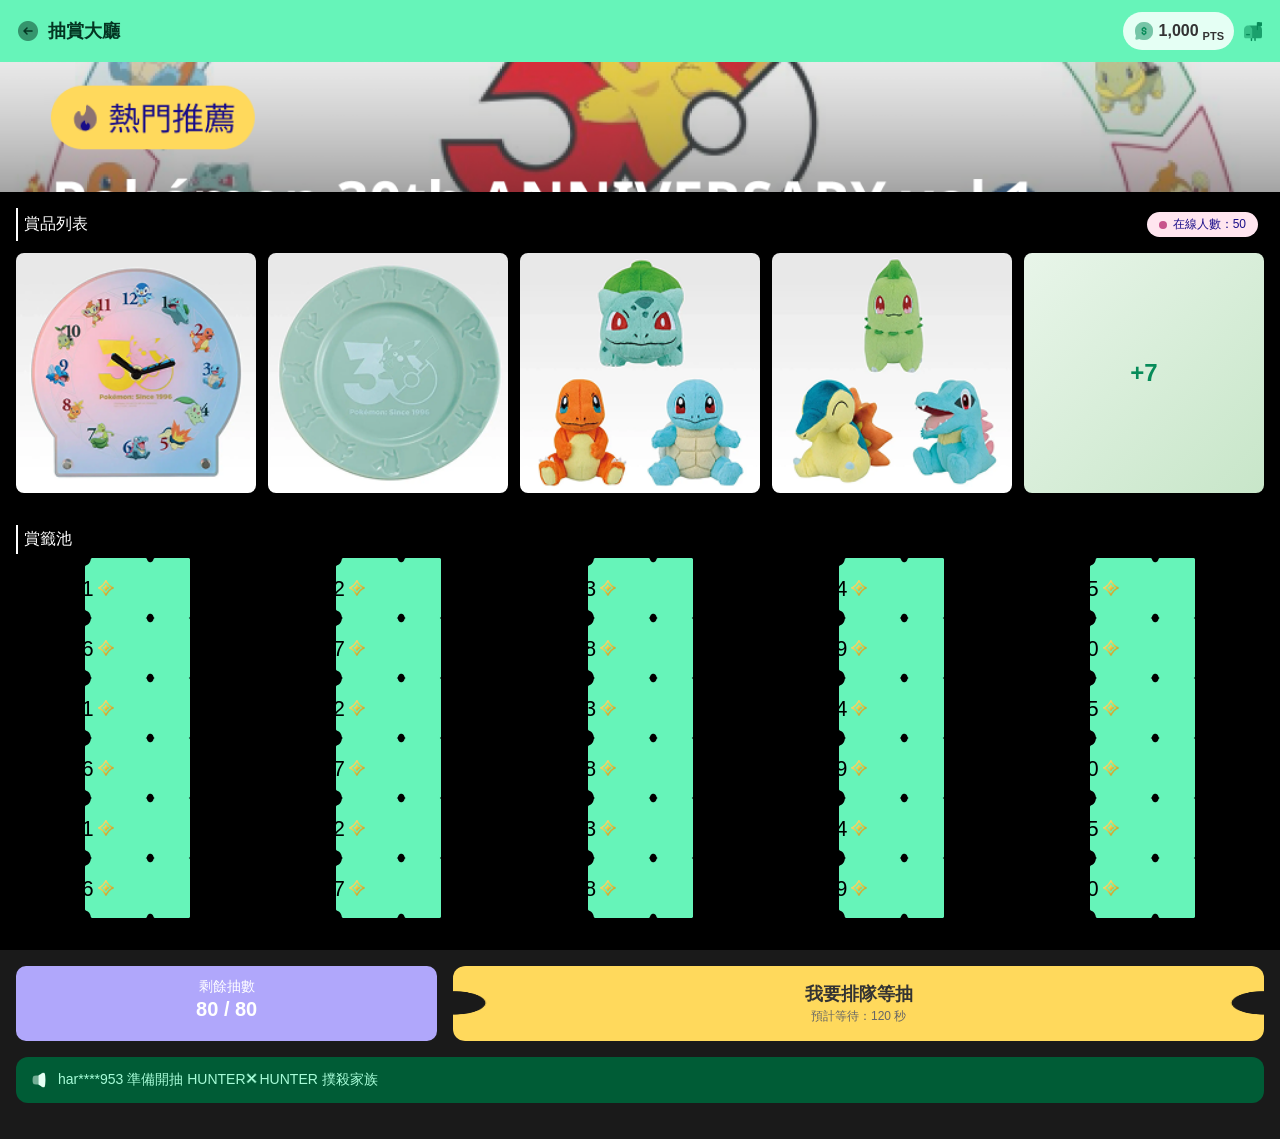
==== index.html @ c77ff748 "Rename to index.html for GitHub Pages" ====
<!doctype html>
<html lang="zh-TW">
  <head>
    <meta charset="UTF-8" />
    <meta name="viewport" content="width=device-width, initial-scale=1.0" />
    <title>Pokémon 30th ANNIVERSARY - 抽賞大廳</title>
    <style>
      * {
        margin: 0;
        padding: 0;
        box-sizing: border-box;
      }

      body {
        font-family:
          -apple-system, BlinkMacSystemFont, "Segoe UI", "Helvetica Neue",
          sans-serif;
        background-color: #1a1a1a;
        color: #fff;
      }

      .status-bar {
        background-color: #f5f5f5;
        color: #000;
        padding: 8px 16px;
        display: flex;
        justify-content: space-between;
        align-items: center;
        font-size: 14px;
        font-weight: 600;
      }

      .status-left {
        font-weight: bold;
      }

      .status-right {
        display: flex;
        gap: 4px;
        align-items: center;
      }

      .status-icons {
        display: flex;
        gap: 2px;
        font-size: 12px;
      }

      .header {
        background: #66f4b9;
        padding: 12px 16px;
        display: flex;
        justify-content: space-between;
        align-items: center;
      }

      .header-left {
        display: flex;
        align-items: center;
        gap: 8px;
        font-size: 18px;
        font-weight: bold;
        color: #043522;
      }

      .header-back {
        cursor: pointer;
        font-size: 24px;
        width: 24px;
        height: 24px;
      }

      .header-right {
        font-weight: bold;
        color: #333;
        display: flex;
        align-items: center;
        gap: 8px;
      }
      .header-right-pointes {
        background-color: #e5fff4;
        border-radius: 20px;
        padding: 8px 10px;
        display: flex;
        gap: 4px;
        align-items: center;
      }

      .header-right img {
        width: 22px;
        height: 22px;
      }

      .header-right span {
        font-size: 11px;
        align-self: flex-end;
      }

      .container {
        max-width: 100%;
        padding: 0;
      }

      .banner-section {
        background: url("images/banner.png") center/cover no-repeat;
        padding: 16px;
        text-align: center;
        width: 100%;
        height: 130px;
      }

      .banner-title {
        font-size: 24px;
        font-weight: bold;
        margin-bottom: 8px;
        color: #fff;
      }

      .banner-subtitle {
        font-size: 12px;
        color: #999;
      }

      .hot-label {
        display: inline-block;
        background-color: #ffc107;
        color: #000;
        padding: 2px 8px;
        border-radius: 4px;
        font-size: 10px;
        font-weight: bold;
        margin-bottom: 12px;
      }

      .prize-list-section {
        background-color: #000;
        padding: 16px;
      }

      .section-title {
        font-size: 16px;
        margin-bottom: 12px;
        display: flex;
        justify-content: space-between;
        align-items: center;
        border-left: 2px solid #fff;
        padding: 4px 6px;
      }

      .prize-count {
        background-color: #ffe5ef;
        padding: 4px 12px;
        border-radius: 20px;
        font-size: 12px;
        color: #180c88;
        display: flex;
        align-items: center;
        gap: 6px;
      }

      .prize-count::before {
        content: "";
        width: 8px;
        height: 8px;
        background-color: #c8548c;
        border-radius: 50%;
        display: inline-block;
      }

      .prize-items {
        display: flex;
        gap: 12px;
        overflow-x: auto;
      }

      .prize-item {
        width: calc(20% - 9.6px);
        aspect-ratio: 1/1;
        background: linear-gradient(135deg, #e8f5e9 0%, #c8e6c9 100%);
        border-radius: 8px;
        display: flex;
        align-items: center;
        justify-content: center;
        font-size: 40px;
        flex-shrink: 0;
        cursor: pointer;
        transition: transform 0.2s;
        overflow: hidden;
      }
      .prize-item img {
        width: 100%;
      }

      .prize-item:hover {
        transform: scale(1.05);
      }

      .prize-item:last-child {
        background-color: #e8f5e9;
        color: #078b59;
        font-size: 24px;
        font-weight: bold;
      }

      .pool-section {
        background-color: #000;
        padding: 16px;
      }

      .pool-title {
        font-size: 16px;
        margin-bottom: 4px;
        border-left: 2px solid #fff;
        padding: 4px 6px;
      }

      .pool-grid {
        display: flex;
        flex-wrap: wrap;
        margin-bottom: 16px;
        justify-content: space-between;
      }

      .pool-item {
        background: url("images/lottery.png") center/contain no-repeat;
        padding: 6px;
        text-align: center;
        font-size: calc(6px + 1.2vw);
        cursor: pointer;
        transition: transform 0.2s;
        display: flex;
        flex-direction: row;
        align-items: center;
        justify-content: flex-start;
        width: calc(20% - 6.4px);
        min-height: 60px;
        position: relative;
        color: #000;
        white-space: nowrap;
        gap: 4px;
      }

      .pool-item:hover {
        transform: scale(1.05);
      }

      .pool-item.rare {
        background: url("images/lottery.png") center/contain no-repeat;
      }

      .gem-icon {
        width: 16px;
        height: 16px;
        display: inline-block;
        position: static;
        margin: 0;
      }

      .action-section {
        display: flex;
        gap: 16px;
        padding: 0 16px;
        margin: 16px 0;
      }

      .delete-draws-section {
        background: #b0a7fb;
        padding: 12px 16px;
        margin: 0;
        border-radius: 10px;
        text-align: center;
        flex: 1;
      }

      .delete-draws-label {
        font-size: 14px;
        margin-bottom: 2px;
      }

      .delete-draws-count {
        font-size: 20px;
        font-weight: bold;
      }

      .action-button {
        background: url("images/waiting.png") center / 100% 100% no-repeat;
        padding: 16px;
        margin: 0;
        border-radius: 12px;
        text-align: center;
        cursor: pointer;
        transition: transform 0.2s;
        flex: 2;
      }

      .action-button:hover {
        transform: scale(1.02);
      }

      .action-button-main {
        font-size: 18px;
        font-weight: bold;
        color: #333;
        margin-bottom: 2px;
      }

      .action-button-sub {
        font-size: 12px;
        color: #666;
      }

      .notification-section {
        background: #005c36;
        color: #a6fcd8;
        padding: 12px 12px;
        margin: 16px;
        border-radius: 12px;
        display: flex;
        align-items: center;
        gap: 8px;
        font-size: 14px;
      }

      .notification-icon {
        font-size: 20px;
        width: 22px;
        height: 22px;
      }

      .notification-text {
        flex: 1;
      }

      .notification-sound {
        font-size: 18px;
        cursor: pointer;
      }

      @media (max-width: 480px) {
        .pool-grid {
          grid-template-columns: repeat(5, 1fr);
        }
      }
    </style>
  </head>
  <body>
    <!-- 頭部 -->
    <div class="header">
      <div class="header-left">
        <img src="images/arrow.png" class="header-back" alt="back" />
        <span>抽賞大廳</span>
      </div>
      <div class="header-right">
        <div class="header-right-pointes">
          <img src="images/money.png" alt="money" /> 1,000 <span>PTS</span>
        </div>
        <img src="images/message.png" class="header-message" alt="message" />
      </div>
    </div>

    <!-- 主容器 -->
    <div class="container">
      <!-- 橫幅部分 -->
      <div class="banner-section"></div>

      <!-- 賞品列表 -->
      <div class="prize-list-section">
        <div class="section-title">
          <span>賞品列表</span>
          <span class="prize-count">在線人數：50</span>
        </div>
        <div class="prize-items">
          <div class="prize-item">
            <img src="images/product-1.png" alt="product 1" />
          </div>
          <div class="prize-item">
            <img src="images/product-2.png" alt="product 2" />
          </div>
          <div class="prize-item">
            <img src="images/product-3.png" alt="product 3" />
          </div>
          <div class="prize-item">
            <img src="images/product-4.png" alt="product 4" />
          </div>
          <div class="prize-item">+7</div>
        </div>
      </div>

      <!-- 賞籤池 -->
      <div class="pool-section">
        <div class="pool-title">賞籤池</div>
        <div class="pool-grid">
          <div class="pool-item">
            賞籤 01 <img src="images/gem.png" class="gem-icon" alt="gem" />
          </div>
          <div class="pool-item">
            賞籤 02 <img src="images/gem.png" class="gem-icon" alt="gem" />
          </div>
          <div class="pool-item">
            賞籤 03 <img src="images/gem.png" class="gem-icon" alt="gem" />
          </div>
          <div class="pool-item">
            賞籤 04 <img src="images/gem.png" class="gem-icon" alt="gem" />
          </div>
          <div class="pool-item">
            賞籤 05 <img src="images/gem.png" class="gem-icon" alt="gem" />
          </div>

          <div class="pool-item">
            賞籤 06 <img src="images/gem.png" class="gem-icon" alt="gem" />
          </div>
          <div class="pool-item">
            賞籤 07 <img src="images/gem.png" class="gem-icon" alt="gem" />
          </div>
          <div class="pool-item">
            賞籤 08 <img src="images/gem.png" class="gem-icon" alt="gem" />
          </div>
          <div class="pool-item">
            賞籤 09 <img src="images/gem.png" class="gem-icon" alt="gem" />
          </div>
          <div class="pool-item">
            賞籤 10
            <img src="images/gem.png" class="gem-icon" alt="gem" />
          </div>

          <div class="pool-item">
            賞籤 11 <img src="images/gem.png" class="gem-icon" alt="gem" />
          </div>
          <div class="pool-item">
            賞籤 12 <img src="images/gem.png" class="gem-icon" alt="gem" />
          </div>
          <div class="pool-item">
            賞籤 13 <img src="images/gem.png" class="gem-icon" alt="gem" />
          </div>
          <div class="pool-item">
            賞籤 14 <img src="images/gem.png" class="gem-icon" alt="gem" />
          </div>
          <div class="pool-item">
            賞籤 15 <img src="images/gem.png" class="gem-icon" alt="gem" />
          </div>

          <div class="pool-item">
            賞籤 16 <img src="images/gem.png" class="gem-icon" alt="gem" />
          </div>
          <div class="pool-item">
            賞籤 17 <img src="images/gem.png" class="gem-icon" alt="gem" />
          </div>
          <div class="pool-item">
            賞籤 18 <img src="images/gem.png" class="gem-icon" alt="gem" />
          </div>
          <div class="pool-item">
            賞籤 19 <img src="images/gem.png" class="gem-icon" alt="gem" />
          </div>
          <div class="pool-item">
            賞籤 20 <img src="images/gem.png" class="gem-icon" alt="gem" />
          </div>

          <div class="pool-item">
            賞籤 21 <img src="images/gem.png" class="gem-icon" alt="gem" />
          </div>
          <div class="pool-item">
            賞籤 22 <img src="images/gem.png" class="gem-icon" alt="gem" />
          </div>
          <div class="pool-item">
            賞籤 23 <img src="images/gem.png" class="gem-icon" alt="gem" />
          </div>
          <div class="pool-item">
            賞籤 24 <img src="images/gem.png" class="gem-icon" alt="gem" />
          </div>
          <div class="pool-item">
            賞籤 25 <img src="images/gem.png" class="gem-icon" alt="gem" />
          </div>

          <div class="pool-item rare">
            賞籤 26 <img src="images/gem.png" class="gem-icon" alt="gem" />
          </div>
          <div class="pool-item rare">
            賞籤 27 <img src="images/gem.png" class="gem-icon" alt="gem" />
          </div>
          <div class="pool-item rare">
            賞籤 28 <img src="images/gem.png" class="gem-icon" alt="gem" />
          </div>
          <div class="pool-item rare">
            賞籤 29 <img src="images/gem.png" class="gem-icon" alt="gem" />
          </div>
          <div class="pool-item rare">
            賞籤 30 <img src="images/gem.png" class="gem-icon" alt="gem" />
          </div>
        </div>
      </div>

      <!-- 剩餘抽數和行動按鈕 -->
      <div class="action-section">
        <!-- 剩餘抽數 -->
        <div class="delete-draws-section">
          <div class="delete-draws-label">剩餘抽數</div>
          <div class="delete-draws-count">80 / 80</div>
        </div>

        <!-- 行動按鈕 -->
        <div class="action-button">
          <div class="action-button-main">我要排隊等抽</div>
          <div class="action-button-sub">預計等待：120 秒</div>
        </div>
      </div>

      <!-- 通知區 -->
      <div class="notification-section">
        <img
          src="images/announcement.png"
          class="notification-icon"
          alt="announcement"
        />
        <div class="notification-text">
          har****953 準備開抽 HUNTER✕HUNTER 撲殺家族
        </div>
      </div>

      <!-- 底部空間 -->
      <div style="height: 20px"></div>
    </div>
  </body>
</html>
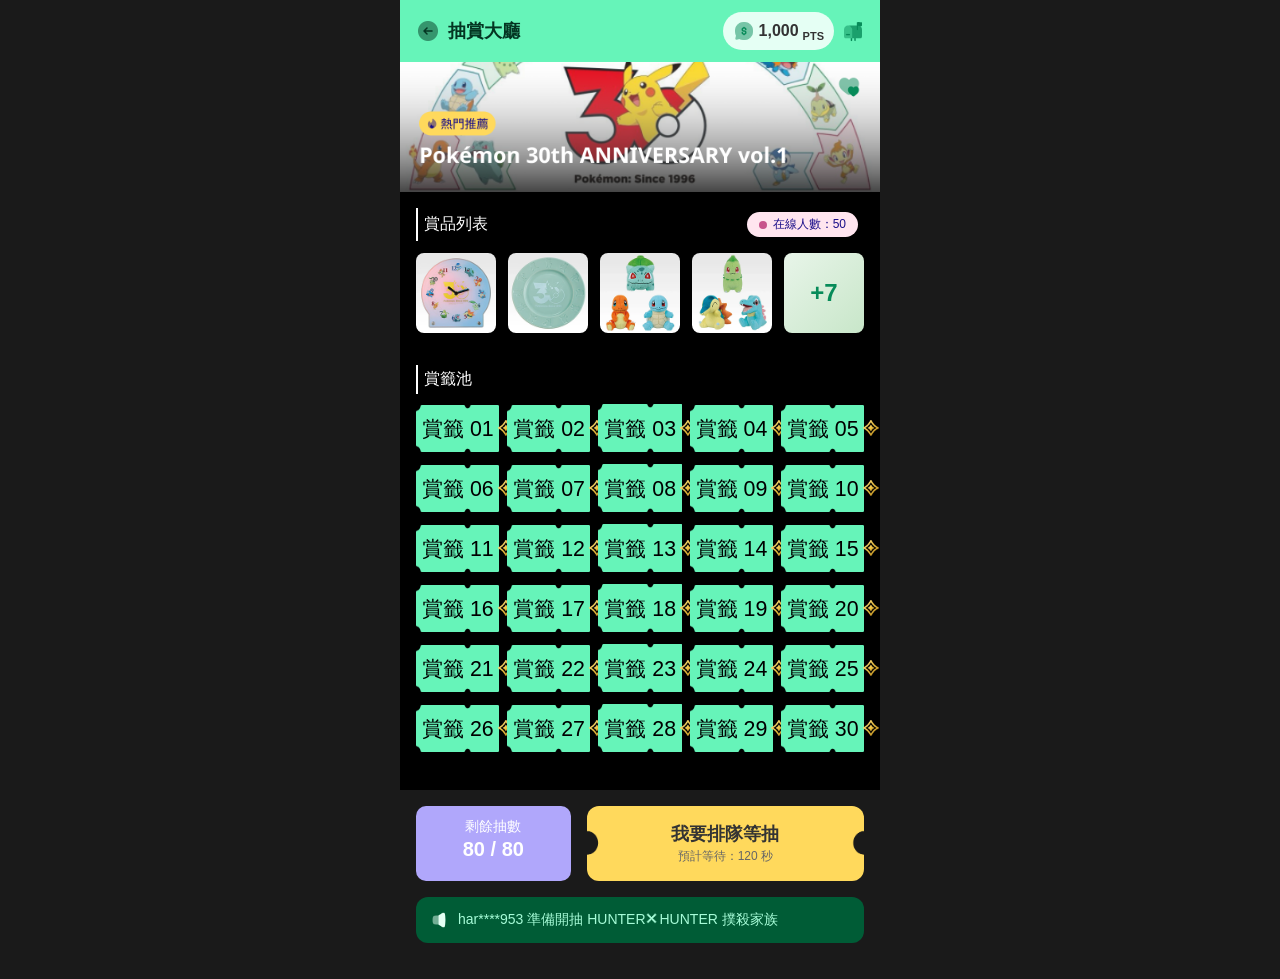
==== commit b4beb1ec: "Limit page width to 480px and center content" ====
--- a/index.html
+++ b/index.html
@@ -17,6 +17,8 @@
           sans-serif;
         background-color: #1a1a1a;
         color: #fff;
+        max-width: 480px;
+        margin: 0 auto;
       }
 
       .status-bar {
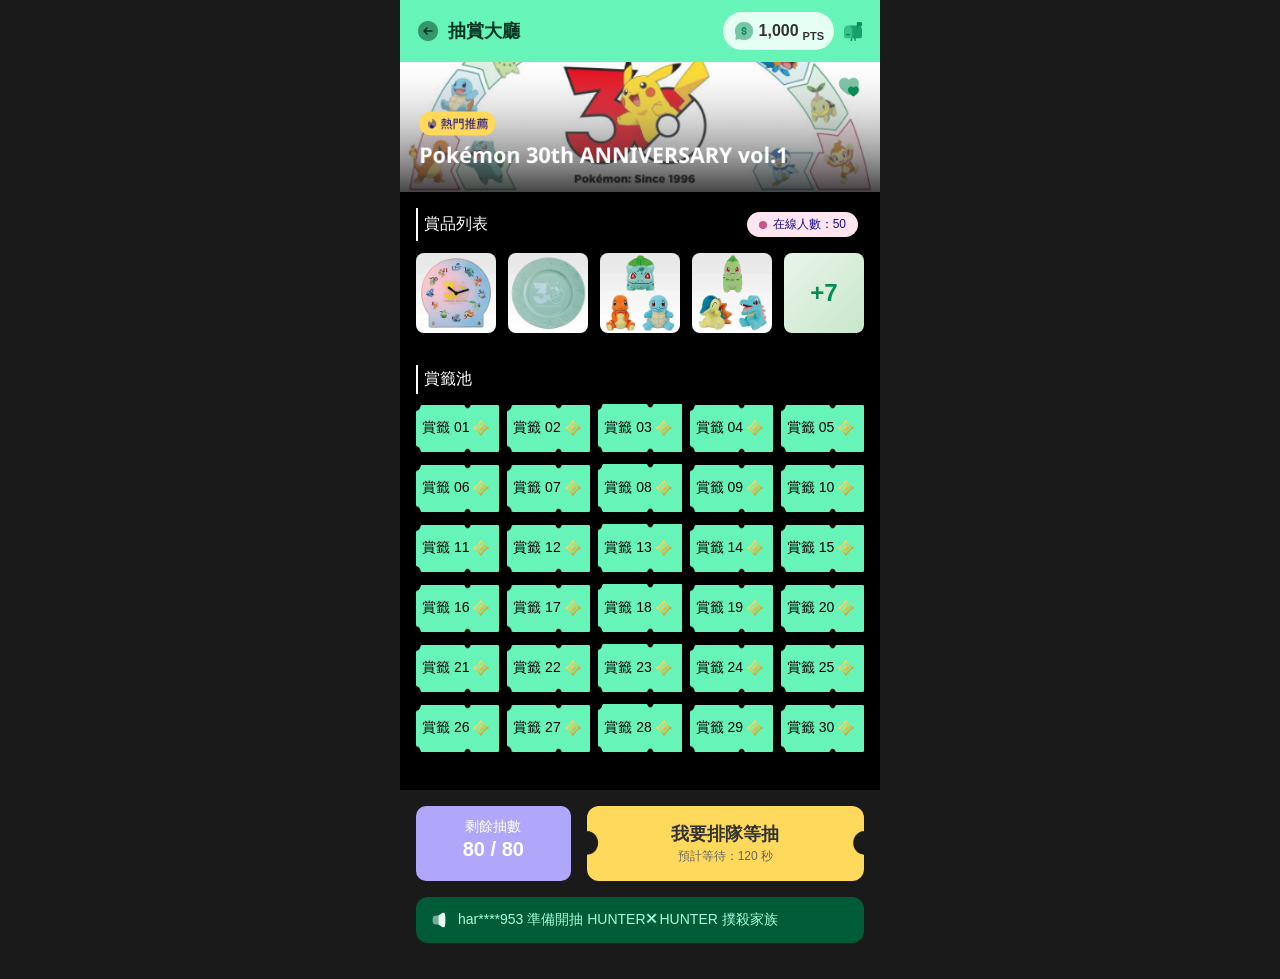
==== commit 5e819af7: "Add max font-size limit to pool items" ====
--- a/index.html
+++ b/index.html
@@ -227,7 +227,7 @@
         background: url("images/lottery.png") center/contain no-repeat;
         padding: 6px;
         text-align: center;
-        font-size: calc(6px + 1.2vw);
+        font-size: clamp(6px, calc(6px + 1.2vw), 14px);
         cursor: pointer;
         transition: transform 0.2s;
         display: flex;
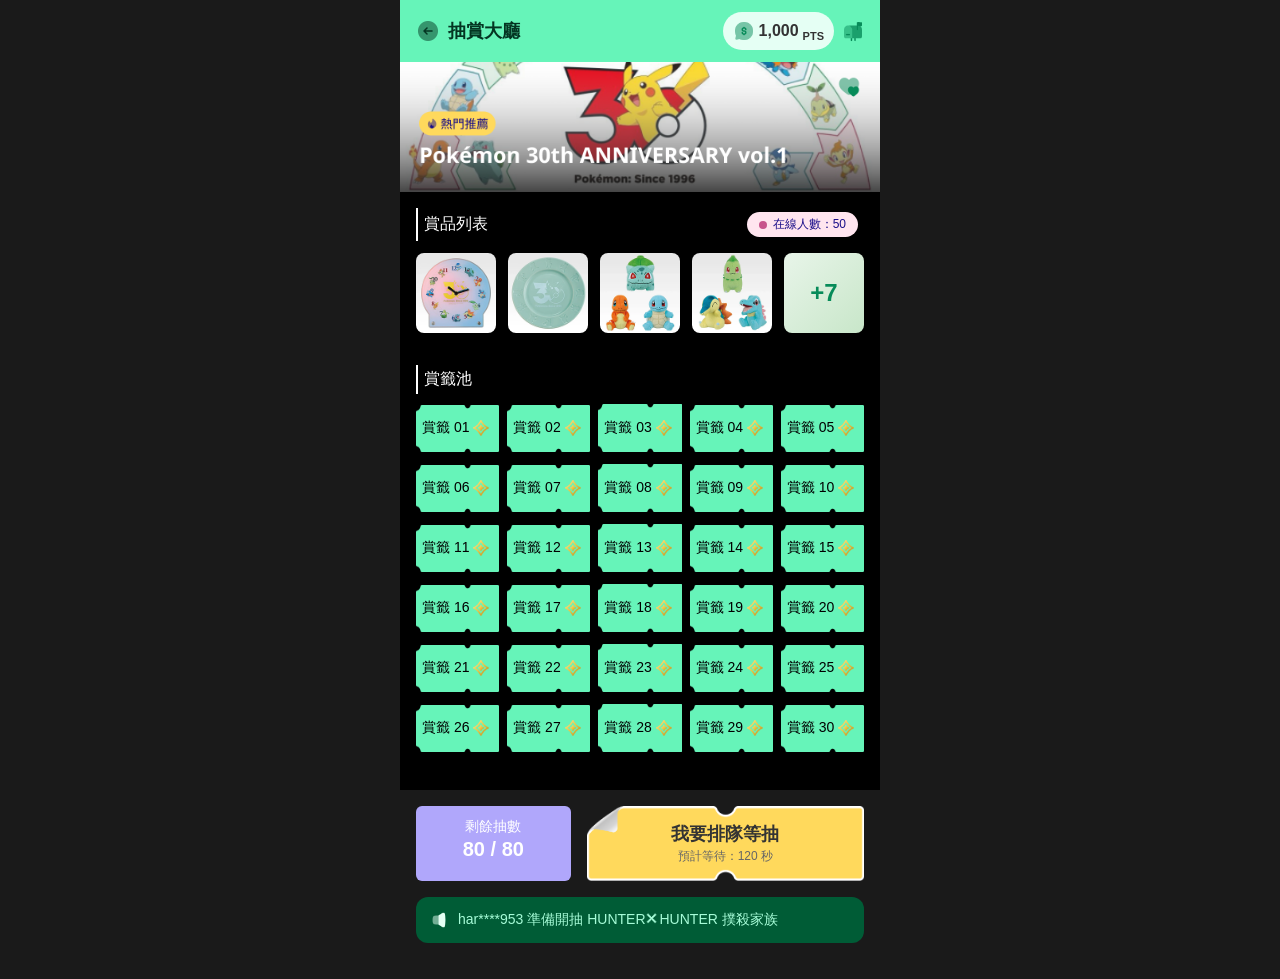
==== commit 9ad7d92a: "fix: update img" ====
--- a/index.html
+++ b/index.html
@@ -269,7 +269,7 @@
         background: #b0a7fb;
         padding: 12px 16px;
         margin: 0;
-        border-radius: 10px;
+        border-radius: 6px;
         text-align: center;
         flex: 1;
       }
@@ -288,7 +288,6 @@
         background: url("images/waiting.png") center / 100% 100% no-repeat;
         padding: 16px;
         margin: 0;
-        border-radius: 12px;
         text-align: center;
         cursor: pointer;
         transition: transform 0.2s;
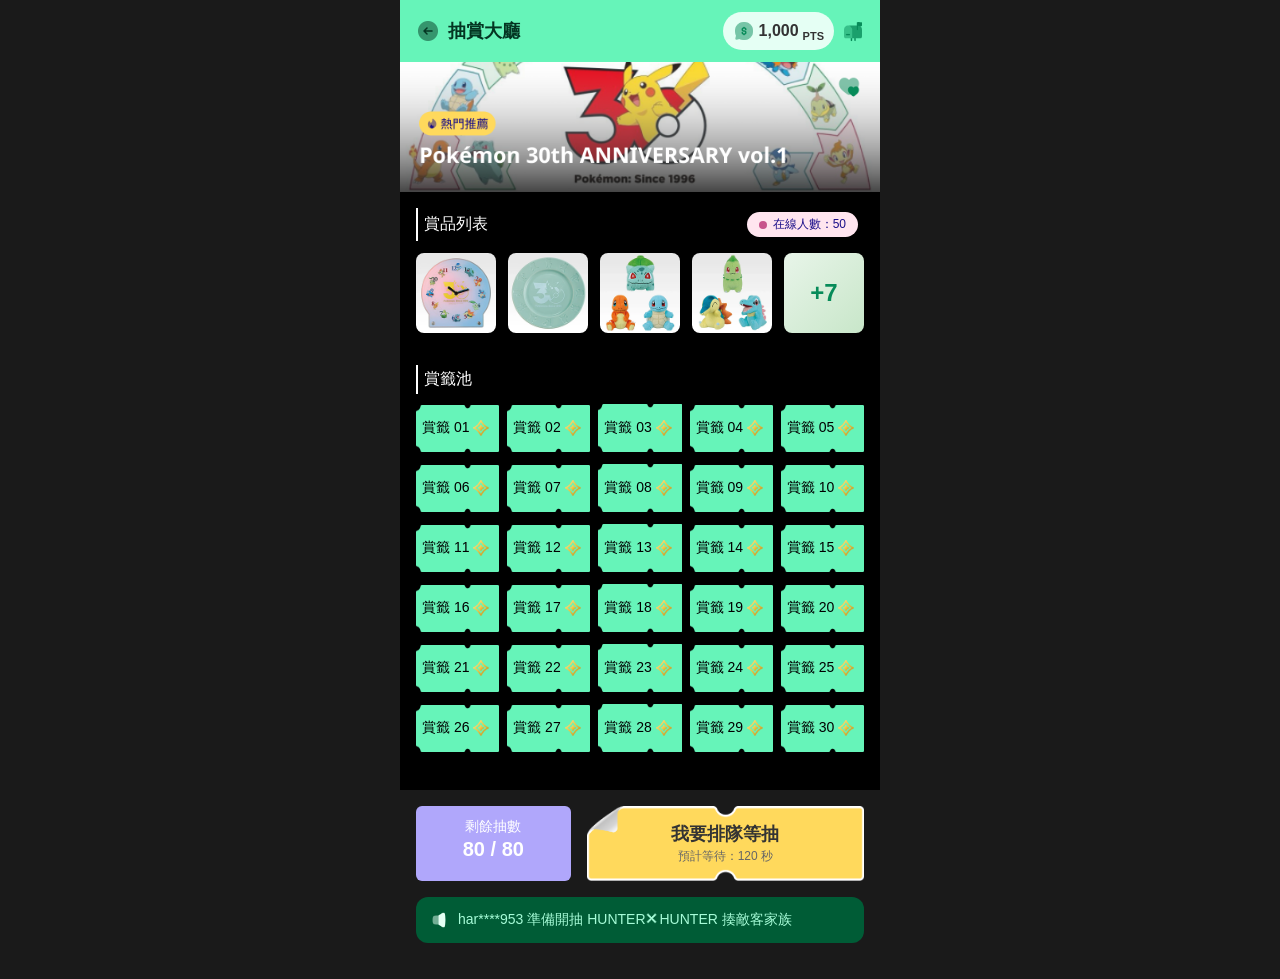
==== commit 5b84a99d: "fix: adjust text" ====
--- a/index.html
+++ b/index.html
@@ -513,7 +513,7 @@
           alt="announcement"
         />
         <div class="notification-text">
-          har****953 準備開抽 HUNTER✕HUNTER 撲殺家族
+          har****953 準備開抽 HUNTER✕HUNTER 揍敵客家族
         </div>
       </div>
 
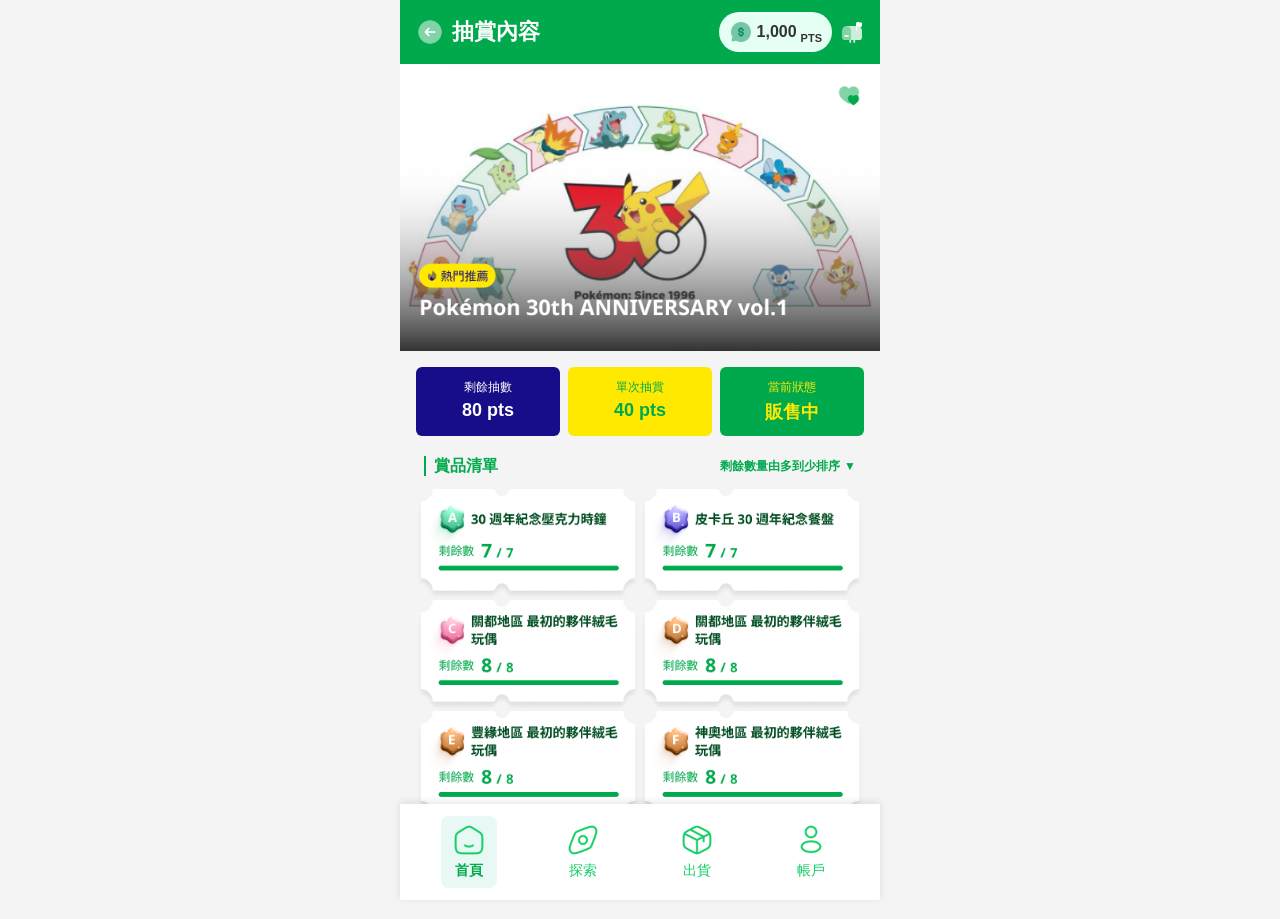
==== commit 7a4b8d54: "feat: add detail and home" ====
--- a/index.html
+++ b/index.html
@@ -3,522 +3,266 @@
   <head>
     <meta charset="UTF-8" />
     <meta name="viewport" content="width=device-width, initial-scale=1.0" />
-    <title>Pokémon 30th ANNIVERSARY - 抽賞大廳</title>
+    <title>Pokémon 30th ANNIVERSARY - 商品詳情</title>
+    <link rel="stylesheet" href="style.css" />
     <style>
-      * {
-        margin: 0;
-        padding: 0;
-        box-sizing: border-box;
-      }
-
-      body {
-        font-family:
-          -apple-system, BlinkMacSystemFont, "Segoe UI", "Helvetica Neue",
-          sans-serif;
-        background-color: #1a1a1a;
+      .light-theme {
+        height: 100vh;
+        background-color: #f4f4f4;
+      }
+      .product-image {
+        width: 100%;
+        height: auto;
+      }
+
+      .product-image img {
+        width: 100%;
+        height: auto;
+        display: block;
+      }
+
+      .product-title {
+        font-size: 20px;
+        font-weight: bold;
         color: #fff;
-        max-width: 480px;
-        margin: 0 auto;
-      }
-
-      .status-bar {
-        background-color: #f5f5f5;
-        color: #000;
-        padding: 8px 16px;
+        text-align: center;
+      }
+
+      .product-content {
+        background-color: #f4f4f4;
+        padding: 16px;
+      }
+
+      .status-buttons {
+        display: flex;
+        gap: 8px;
+        margin-bottom: 20px;
+      }
+
+      .status-btn {
+        flex: 1;
+        padding: 12px;
+        border-radius: 6px;
+        text-align: center;
+        cursor: pointer;
+        font-size: 12px;
+        transition: transform 0.2s;
+      }
+
+      .status-btn:hover {
+        transform: scale(1.02);
+      }
+
+      .status-btn.active {
+        background-color: #180d88;
+        color: #fff;
+      }
+
+      .status-btn.secondary {
+        background-color: #ffe900;
+        color: #01a94d;
+      }
+
+      .status-btn.tertiary {
+        background-color: #01a94d;
+        color: #ffe900;
+      }
+
+      .status-value {
+        font-size: 18px;
+        margin-top: 4px;
+        font-weight: bold;
+      }
+
+      .section-title {
         display: flex;
         justify-content: space-between;
         align-items: center;
-        font-size: 14px;
-        font-weight: 600;
-      }
-
-      .status-left {
-        font-weight: bold;
-      }
-
-      .status-right {
-        display: flex;
-        gap: 4px;
-        align-items: center;
-      }
-
-      .status-icons {
-        display: flex;
-        gap: 2px;
-        font-size: 12px;
-      }
-
-      .header {
-        background: #66f4b9;
-        padding: 12px 16px;
-        display: flex;
-        justify-content: space-between;
-        align-items: center;
-      }
-
-      .header-left {
+        font-size: 16px;
+        margin-bottom: 12px;
+        font-weight: bold;
+        color: #01a94d;
+        padding: 0 8px;
+      }
+
+      .section-title-left {
         display: flex;
         align-items: center;
         gap: 8px;
-        font-size: 18px;
-        font-weight: bold;
-        color: #043522;
-      }
-
-      .header-back {
+      }
+
+      .section-title-left::before {
+        content: "";
+        width: 2px;
+        height: 20px;
+        background-color: #01a94d;
+      }
+
+      .section-title-right {
+        font-size: 12px;
+        color: #01a94d;
         cursor: pointer;
-        font-size: 24px;
-        width: 24px;
-        height: 24px;
-      }
-
-      .header-right {
-        font-weight: bold;
-        color: #333;
         display: flex;
         align-items: center;
-        gap: 8px;
-      }
-      .header-right-pointes {
-        background-color: #e5fff4;
-        border-radius: 20px;
-        padding: 8px 10px;
-        display: flex;
         gap: 4px;
-        align-items: center;
-      }
-
-      .header-right img {
-        width: 22px;
-        height: 22px;
-      }
-
-      .header-right span {
+      }
+
+      .prize-grid {
+        display: grid;
+        grid-template-columns: 1fr 1fr;
+      }
+
+      .prize-card {
+        width: 100%;
+        height: auto;
+        border-radius: 8px;
+        padding: 0;
+        cursor: pointer;
+        overflow: hidden;
+      }
+
+      .prize-card img {
+        width: 100%;
+        height: auto;
+        display: block;
+      }
+
+      .prize-card:hover {
+        transform: scale(1.02);
+      }
+
+      .prize-card-name {
+        font-size: 12px;
+        margin-bottom: 4px;
+        font-weight: bold;
+      }
+
+      .prize-progress {
+        background: #444;
+        height: 4px;
+        border-radius: 2px;
+        overflow: hidden;
+        margin-bottom: 4px;
+      }
+
+      .prize-progress-bar {
+        background: #66f4b9;
+        height: 100%;
+        width: 100%;
+      }
+
+      .prize-progress-text {
         font-size: 11px;
-        align-self: flex-end;
-      }
-
-      .container {
-        max-width: 100%;
-        padding: 0;
-      }
-
-      .banner-section {
-        background: url("images/banner.png") center/cover no-repeat;
-        padding: 16px;
-        text-align: center;
-        width: 100%;
-        height: 130px;
-      }
-
-      .banner-title {
-        font-size: 24px;
-        font-weight: bold;
-        margin-bottom: 8px;
-        color: #fff;
-      }
-
-      .banner-subtitle {
-        font-size: 12px;
         color: #999;
-      }
-
-      .hot-label {
-        display: inline-block;
-        background-color: #ffc107;
-        color: #000;
-        padding: 2px 8px;
-        border-radius: 4px;
-        font-size: 10px;
-        font-weight: bold;
-        margin-bottom: 12px;
-      }
-
-      .prize-list-section {
-        background-color: #000;
-        padding: 16px;
-      }
-
-      .section-title {
-        font-size: 16px;
-        margin-bottom: 12px;
-        display: flex;
-        justify-content: space-between;
-        align-items: center;
-        border-left: 2px solid #fff;
-        padding: 4px 6px;
-      }
-
-      .prize-count {
-        background-color: #ffe5ef;
-        padding: 4px 12px;
-        border-radius: 20px;
-        font-size: 12px;
-        color: #180c88;
-        display: flex;
-        align-items: center;
-        gap: 6px;
-      }
-
-      .prize-count::before {
-        content: "";
-        width: 8px;
-        height: 8px;
-        background-color: #c8548c;
-        border-radius: 50%;
-        display: inline-block;
-      }
-
-      .prize-items {
-        display: flex;
-        gap: 12px;
-        overflow-x: auto;
-      }
-
-      .prize-item {
-        width: calc(20% - 9.6px);
-        aspect-ratio: 1/1;
-        background: linear-gradient(135deg, #e8f5e9 0%, #c8e6c9 100%);
-        border-radius: 8px;
-        display: flex;
-        align-items: center;
-        justify-content: center;
-        font-size: 40px;
-        flex-shrink: 0;
-        cursor: pointer;
-        transition: transform 0.2s;
-        overflow: hidden;
-      }
-      .prize-item img {
-        width: 100%;
-      }
-
-      .prize-item:hover {
-        transform: scale(1.05);
-      }
-
-      .prize-item:last-child {
-        background-color: #e8f5e9;
-        color: #078b59;
-        font-size: 24px;
-        font-weight: bold;
-      }
-
-      .pool-section {
-        background-color: #000;
-        padding: 16px;
-      }
-
-      .pool-title {
-        font-size: 16px;
-        margin-bottom: 4px;
-        border-left: 2px solid #fff;
-        padding: 4px 6px;
-      }
-
-      .pool-grid {
-        display: flex;
-        flex-wrap: wrap;
-        margin-bottom: 16px;
-        justify-content: space-between;
-      }
-
-      .pool-item {
-        background: url("images/lottery.png") center/contain no-repeat;
-        padding: 6px;
-        text-align: center;
-        font-size: clamp(6px, calc(6px + 1.2vw), 14px);
-        cursor: pointer;
-        transition: transform 0.2s;
-        display: flex;
-        flex-direction: row;
-        align-items: center;
-        justify-content: flex-start;
-        width: calc(20% - 6.4px);
-        min-height: 60px;
-        position: relative;
-        color: #000;
-        white-space: nowrap;
-        gap: 4px;
-      }
-
-      .pool-item:hover {
-        transform: scale(1.05);
-      }
-
-      .pool-item.rare {
-        background: url("images/lottery.png") center/contain no-repeat;
-      }
-
-      .gem-icon {
-        width: 16px;
-        height: 16px;
-        display: inline-block;
-        position: static;
-        margin: 0;
-      }
-
-      .action-section {
-        display: flex;
-        gap: 16px;
-        padding: 0 16px;
-        margin: 16px 0;
-      }
-
-      .delete-draws-section {
-        background: #b0a7fb;
-        padding: 12px 16px;
-        margin: 0;
-        border-radius: 6px;
-        text-align: center;
-        flex: 1;
-      }
-
-      .delete-draws-label {
-        font-size: 14px;
-        margin-bottom: 2px;
-      }
-
-      .delete-draws-count {
-        font-size: 20px;
-        font-weight: bold;
-      }
-
-      .action-button {
-        background: url("images/waiting.png") center / 100% 100% no-repeat;
-        padding: 16px;
-        margin: 0;
-        text-align: center;
-        cursor: pointer;
-        transition: transform 0.2s;
-        flex: 2;
-      }
-
-      .action-button:hover {
-        transform: scale(1.02);
-      }
-
-      .action-button-main {
-        font-size: 18px;
-        font-weight: bold;
-        color: #333;
-        margin-bottom: 2px;
-      }
-
-      .action-button-sub {
-        font-size: 12px;
-        color: #666;
-      }
-
-      .notification-section {
-        background: #005c36;
-        color: #a6fcd8;
-        padding: 12px 12px;
-        margin: 16px;
-        border-radius: 12px;
-        display: flex;
-        align-items: center;
-        gap: 8px;
-        font-size: 14px;
-      }
-
-      .notification-icon {
-        font-size: 20px;
-        width: 22px;
-        height: 22px;
-      }
-
-      .notification-text {
-        flex: 1;
-      }
-
-      .notification-sound {
-        font-size: 18px;
-        cursor: pointer;
-      }
-
-      @media (max-width: 480px) {
-        .pool-grid {
-          grid-template-columns: repeat(5, 1fr);
-        }
       }
     </style>
   </head>
-  <body>
+  <body class="light-theme">
     <!-- 頭部 -->
-    <div class="header">
+    <div class="header header-v1">
       <div class="header-left">
-        <img src="images/arrow.png" class="header-back" alt="back" />
-        <span>抽賞大廳</span>
+        <img
+          src="images/components/icons/arrow-v2.png"
+          class="header-back"
+          alt="back"
+          onclick="history.back()"
+        />
+        <span>抽賞內容</span>
       </div>
       <div class="header-right">
         <div class="header-right-pointes">
-          <img src="images/money.png" alt="money" /> 1,000 <span>PTS</span>
-        </div>
-        <img src="images/message.png" class="header-message" alt="message" />
+          <img src="images/components/icons/money.png" alt="money" /> 1,000 <span>PTS</span>
+        </div>
+        <img src="images/components/icons/message-v2.png" class="header-message" alt="message" />
       </div>
     </div>
 
     <!-- 主容器 -->
     <div class="container">
-      <!-- 橫幅部分 -->
-      <div class="banner-section"></div>
-
-      <!-- 賞品列表 -->
-      <div class="prize-list-section">
+      <!-- 商品圖片 -->
+      <div class="product-image">
+        <img src="images/pages/banner-v2.png" alt="product banner" />
+      </div>
+
+      <!-- 內容區域 -->
+      <div class="product-content">
+        <!-- 狀態按鈕 -->
+        <div class="status-buttons">
+          <div class="status-btn active">
+            剩餘抽數
+            <div class="status-value">80 pts</div>
+          </div>
+          <div class="status-btn secondary">
+            單次抽賞
+            <div class="status-value">40 pts</div>
+          </div>
+          <div class="status-btn tertiary">
+            當前狀態
+            <div class="status-value">販售中</div>
+          </div>
+        </div>
+
+        <!-- 賞品清單 -->
         <div class="section-title">
-          <span>賞品列表</span>
-          <span class="prize-count">在線人數：50</span>
-        </div>
-        <div class="prize-items">
-          <div class="prize-item">
-            <img src="images/product-1.png" alt="product 1" />
-          </div>
-          <div class="prize-item">
-            <img src="images/product-2.png" alt="product 2" />
-          </div>
-          <div class="prize-item">
-            <img src="images/product-3.png" alt="product 3" />
-          </div>
-          <div class="prize-item">
-            <img src="images/product-4.png" alt="product 4" />
-          </div>
-          <div class="prize-item">+7</div>
-        </div>
-      </div>
-
-      <!-- 賞籤池 -->
-      <div class="pool-section">
-        <div class="pool-title">賞籤池</div>
-        <div class="pool-grid">
-          <div class="pool-item">
-            賞籤 01 <img src="images/gem.png" class="gem-icon" alt="gem" />
-          </div>
-          <div class="pool-item">
-            賞籤 02 <img src="images/gem.png" class="gem-icon" alt="gem" />
-          </div>
-          <div class="pool-item">
-            賞籤 03 <img src="images/gem.png" class="gem-icon" alt="gem" />
-          </div>
-          <div class="pool-item">
-            賞籤 04 <img src="images/gem.png" class="gem-icon" alt="gem" />
-          </div>
-          <div class="pool-item">
-            賞籤 05 <img src="images/gem.png" class="gem-icon" alt="gem" />
-          </div>
-
-          <div class="pool-item">
-            賞籤 06 <img src="images/gem.png" class="gem-icon" alt="gem" />
-          </div>
-          <div class="pool-item">
-            賞籤 07 <img src="images/gem.png" class="gem-icon" alt="gem" />
-          </div>
-          <div class="pool-item">
-            賞籤 08 <img src="images/gem.png" class="gem-icon" alt="gem" />
-          </div>
-          <div class="pool-item">
-            賞籤 09 <img src="images/gem.png" class="gem-icon" alt="gem" />
-          </div>
-          <div class="pool-item">
-            賞籤 10
-            <img src="images/gem.png" class="gem-icon" alt="gem" />
-          </div>
-
-          <div class="pool-item">
-            賞籤 11 <img src="images/gem.png" class="gem-icon" alt="gem" />
-          </div>
-          <div class="pool-item">
-            賞籤 12 <img src="images/gem.png" class="gem-icon" alt="gem" />
-          </div>
-          <div class="pool-item">
-            賞籤 13 <img src="images/gem.png" class="gem-icon" alt="gem" />
-          </div>
-          <div class="pool-item">
-            賞籤 14 <img src="images/gem.png" class="gem-icon" alt="gem" />
-          </div>
-          <div class="pool-item">
-            賞籤 15 <img src="images/gem.png" class="gem-icon" alt="gem" />
-          </div>
-
-          <div class="pool-item">
-            賞籤 16 <img src="images/gem.png" class="gem-icon" alt="gem" />
-          </div>
-          <div class="pool-item">
-            賞籤 17 <img src="images/gem.png" class="gem-icon" alt="gem" />
-          </div>
-          <div class="pool-item">
-            賞籤 18 <img src="images/gem.png" class="gem-icon" alt="gem" />
-          </div>
-          <div class="pool-item">
-            賞籤 19 <img src="images/gem.png" class="gem-icon" alt="gem" />
-          </div>
-          <div class="pool-item">
-            賞籤 20 <img src="images/gem.png" class="gem-icon" alt="gem" />
-          </div>
-
-          <div class="pool-item">
-            賞籤 21 <img src="images/gem.png" class="gem-icon" alt="gem" />
-          </div>
-          <div class="pool-item">
-            賞籤 22 <img src="images/gem.png" class="gem-icon" alt="gem" />
-          </div>
-          <div class="pool-item">
-            賞籤 23 <img src="images/gem.png" class="gem-icon" alt="gem" />
-          </div>
-          <div class="pool-item">
-            賞籤 24 <img src="images/gem.png" class="gem-icon" alt="gem" />
-          </div>
-          <div class="pool-item">
-            賞籤 25 <img src="images/gem.png" class="gem-icon" alt="gem" />
-          </div>
-
-          <div class="pool-item rare">
-            賞籤 26 <img src="images/gem.png" class="gem-icon" alt="gem" />
-          </div>
-          <div class="pool-item rare">
-            賞籤 27 <img src="images/gem.png" class="gem-icon" alt="gem" />
-          </div>
-          <div class="pool-item rare">
-            賞籤 28 <img src="images/gem.png" class="gem-icon" alt="gem" />
-          </div>
-          <div class="pool-item rare">
-            賞籤 29 <img src="images/gem.png" class="gem-icon" alt="gem" />
-          </div>
-          <div class="pool-item rare">
-            賞籤 30 <img src="images/gem.png" class="gem-icon" alt="gem" />
-          </div>
-        </div>
-      </div>
-
-      <!-- 剩餘抽數和行動按鈕 -->
-      <div class="action-section">
-        <!-- 剩餘抽數 -->
-        <div class="delete-draws-section">
-          <div class="delete-draws-label">剩餘抽數</div>
-          <div class="delete-draws-count">80 / 80</div>
-        </div>
-
-        <!-- 行動按鈕 -->
-        <div class="action-button">
-          <div class="action-button-main">我要排隊等抽</div>
-          <div class="action-button-sub">預計等待：120 秒</div>
-        </div>
-      </div>
-
-      <!-- 通知區 -->
-      <div class="notification-section">
-        <img
-          src="images/announcement.png"
-          class="notification-icon"
-          alt="announcement"
-        />
-        <div class="notification-text">
-          har****953 準備開抽 HUNTER✕HUNTER 揍敵客家族
-        </div>
-      </div>
-
-      <!-- 底部空間 -->
-      <div style="height: 20px"></div>
+          <div class="section-title-left">賞品清單</div>
+          <div class="section-title-right">
+            剩餘數量由多到少排序 <span>▼</span>
+          </div>
+        </div>
+        <div class="prize-grid">
+          <div class="prize-card" onclick="goToLotteryDetails()">
+            <img src="images/prizes/ticket-card-1.png" alt="prize 1" />
+          </div>
+
+          <div class="prize-card" onclick="goToLotteryDetails()">
+            <img src="images/prizes/ticket-card-2.png" alt="prize 2" />
+          </div>
+
+          <div class="prize-card" onclick="goToLotteryDetails()">
+            <img src="images/prizes/ticket-card-3.png" alt="prize 3" />
+          </div>
+
+          <div class="prize-card" onclick="goToLotteryDetails()">
+            <img src="images/prizes/ticket-card-4.png" alt="prize 4" />
+          </div>
+
+          <div class="prize-card" onclick="goToLotteryDetails()">
+            <img src="images/prizes/ticket-card-5.png" alt="prize 5" />
+          </div>
+
+          <div class="prize-card" onclick="goToLotteryDetails()">
+            <img src="images/prizes/ticket-card-6.png" alt="prize 6" />
+          </div>
+        </div>
+      </div>
+
+      <div class="bottom-space"></div>
     </div>
+
+    <!-- 底部導航 -->
+    <div class="footer-nav">
+      <div class="nav-item active">
+        <img src="images/components/icons/home.png" alt="home" class="nav-icon" />
+        <div>首頁</div>
+      </div>
+      <div class="nav-item">
+        <img src="images/components/icons/compass.png" alt="compass" class="nav-icon" />
+        <div>探索</div>
+      </div>
+      <div class="nav-item">
+        <img src="images/components/icons/box.png" alt="box" class="nav-icon" />
+        <div>出貨</div>
+      </div>
+      <div class="nav-item">
+        <img src="images/components/icons/user.png" alt="user" class="nav-icon" />
+        <div>帳戶</div>
+      </div>
+    </div>
+
+    <script>
+      function goToLotteryDetails() {
+        window.location.href = "lottery-details.html";
+      }
+    </script>
   </body>
 </html>
--- a/style.css
+++ b/style.css
@@ -0,0 +1,169 @@
+/* 通用样式 */
+* {
+  margin: 0;
+  padding: 0;
+  box-sizing: border-box;
+}
+
+body {
+  font-family:
+    -apple-system, BlinkMacSystemFont, "Segoe UI", "Helvetica Neue", sans-serif;
+  background-color: #1a1a1a;
+  color: #fff;
+  max-width: 480px;
+  margin: 0 auto;
+}
+
+.status-bar {
+  background-color: #f5f5f5;
+  color: #000;
+  padding: 8px 16px;
+  display: flex;
+  justify-content: space-between;
+  align-items: center;
+  font-size: 14px;
+  font-weight: 600;
+}
+
+.status-left {
+  font-weight: bold;
+}
+
+.status-right {
+  display: flex;
+  gap: 4px;
+  align-items: center;
+}
+
+.status-icons {
+  display: flex;
+  gap: 2px;
+  font-size: 12px;
+}
+
+/* Header 样式 */
+.header {
+  background: #66f4b9;
+  padding: 12px 16px;
+  display: flex;
+  justify-content: space-between;
+  align-items: center;
+  color: #043522;
+}
+
+.header-v1 {
+  background: #01a94d;
+  color: #fff;
+}
+
+.header-left {
+  display: flex;
+  align-items: center;
+  gap: 8px;
+  font-size: 22px;
+  font-weight: bold;
+}
+
+.header-back {
+  cursor: pointer;
+  font-size: 28px;
+  width: 28px;
+  height: 28px;
+}
+
+.header-right {
+  font-weight: bold;
+  color: #333;
+  display: flex;
+  align-items: center;
+  gap: 8px;
+}
+
+.header-right-pointes {
+  background-color: #e5fff4;
+  border-radius: 20px;
+  padding: 8px 10px;
+  display: flex;
+  gap: 4px;
+  align-items: center;
+}
+
+.header-right img {
+  width: 24px;
+  height: 24px;
+}
+
+.header-right span {
+  font-size: 11px;
+  align-self: flex-end;
+}
+
+/* 容器样式 */
+.container {
+  max-width: 100%;
+  padding: 0;
+}
+
+/* 按钮样式 */
+.enter-button {
+  background: linear-gradient(135deg, #66f4b9 0%, #4dd4a4 100%);
+  color: #043522;
+  padding: 16px;
+  border: none;
+  border-radius: 8px;
+  font-size: 18px;
+  font-weight: bold;
+  cursor: pointer;
+  width: 100%;
+  transition: transform 0.2s;
+  margin-bottom: 20px;
+}
+
+.enter-button:hover {
+  transform: scale(1.02);
+}
+
+/* 底部导航 */
+.footer-nav {
+  display: flex;
+  justify-content: space-around;
+  align-items: center;
+  padding: 12px;
+  background-color: #fff;
+  margin-top: 20px;
+  position: fixed;
+  bottom: 0;
+  width: 100%;
+  max-width: 480px;
+  box-shadow: 0 -2px 8px rgba(0, 0, 0, 0.1);
+}
+
+.nav-item {
+  display: flex;
+  flex-direction: column;
+  align-items: center;
+  cursor: pointer;
+  gap: 6px;
+  color: #999;
+  font-size: 14px;
+  padding: 8px 12px;
+  border-radius: 8px;
+  transition: all 0.2s;
+  color: #15cf67;
+}
+
+.nav-item.active {
+  background-color: #e8f9f5;
+  color: #01a94d;
+  font-weight: 600;
+}
+
+.nav-icon {
+  width: 32px;
+  height: 32px;
+  display: block;
+}
+
+.bottom-space {
+  height: 80px;
+}
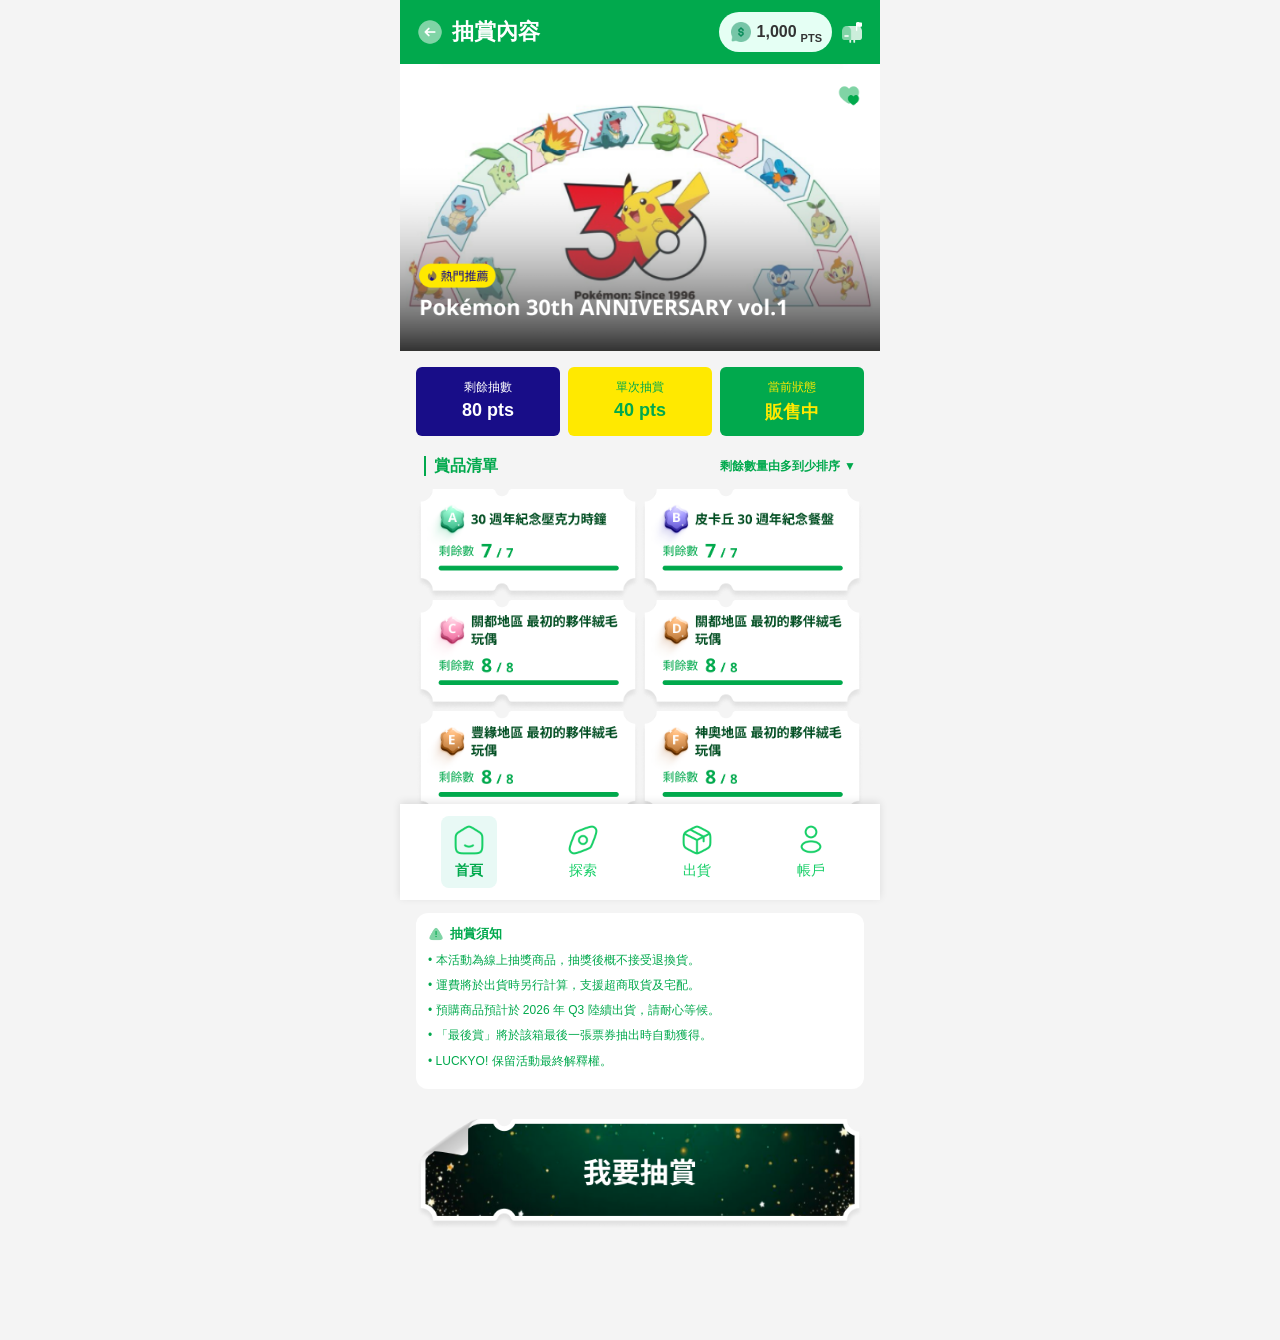
==== commit 8dccd305: "feat: move detail content to home" ====
--- a/index.html
+++ b/index.html
@@ -155,6 +155,88 @@
         font-size: 11px;
         color: #999;
       }
+
+      .share-section {
+        margin: 10px 0;
+        padding: 6px;
+      }
+
+      .share-title {
+        font-size: 14px;
+        font-weight: bold;
+        color: #01a94d;
+        margin-bottom: 12px;
+      }
+
+      .share-buttons-wrapper {
+        display: flex;
+        align-items: center;
+        gap: 12px;
+      }
+
+      .share-buttons {
+        display: flex;
+        gap: 12px;
+        flex: 1;
+      }
+
+      .share-btn {
+        width: 28px;
+        height: 28px;
+        display: block;
+        cursor: pointer;
+        transition: transform 0.2s;
+      }
+
+      .share-btn:hover {
+        transform: scale(1.08);
+      }
+
+      .enter-lottery-button {
+        width: 100%;
+        margin: 10px auto;
+      }
+
+      .share-link {
+        color: #0066cc;
+        cursor: pointer;
+        font-size: 12px;
+        text-decoration: underline;
+        white-space: nowrap;
+      }
+
+      .notice-section {
+        background-color: #fff;
+        border-radius: 12px;
+        padding: 12px;
+        margin-bottom: 20px;
+      }
+
+      .notice-title {
+        font-size: 13px;
+        font-weight: bold;
+        margin-bottom: 8px;
+        display: flex;
+        align-items: center;
+        gap: 6px;
+        color: #01a94d;
+      }
+
+      .notice-icon {
+        width: 16px;
+        height: 16px;
+        display: block;
+      }
+
+      .notice-content {
+        font-size: 12px;
+        line-height: 1.6;
+        color: #01a94d;
+      }
+
+      .notice-item {
+        margin-bottom: 6px;
+      }
     </style>
   </head>
   <body class="light-theme">
@@ -171,9 +253,14 @@
       </div>
       <div class="header-right">
         <div class="header-right-pointes">
-          <img src="images/components/icons/money.png" alt="money" /> 1,000 <span>PTS</span>
-        </div>
-        <img src="images/components/icons/message-v2.png" class="header-message" alt="message" />
+          <img src="images/components/icons/money.png" alt="money" /> 1,000
+          <span>PTS</span>
+        </div>
+        <img
+          src="images/components/icons/message-v2.png"
+          class="header-message"
+          alt="message"
+        />
       </div>
     </div>
 
@@ -234,6 +321,76 @@
             <img src="images/prizes/ticket-card-6.png" alt="prize 6" />
           </div>
         </div>
+
+        <!-- 分享區 -->
+        <div class="share-section">
+          <div class="share-title">分享</div>
+          <div class="share-buttons-wrapper">
+            <div class="share-buttons">
+              <img
+                src="images/components/social/line.png"
+                alt="LINE"
+                class="share-btn"
+              />
+              <img
+                src="images/components/social/fb.png"
+                alt="Facebook"
+                class="share-btn"
+              />
+              <img
+                src="images/components/social/instagram.png"
+                alt="Instagram"
+                class="share-btn"
+              />
+              <img
+                src="images/components/social/threads.png"
+                alt="Threads"
+                class="share-btn"
+              />
+              <img
+                src="images/components/social/x.png"
+                alt="X"
+                class="share-btn"
+              />
+            </div>
+            <div class="share-link">複製連結</div>
+          </div>
+        </div>
+
+        <!-- 抽籤須知 -->
+        <div class="notice-section">
+          <div class="notice-title">
+            <img
+              src="images/components/icons/info.png"
+              alt="info"
+              class="notice-icon"
+            />
+            抽賞須知
+          </div>
+          <div class="notice-content">
+            <div class="notice-item">
+              • 本活動為線上抽獎商品，抽獎後概不接受退換貨。
+            </div>
+            <div class="notice-item">
+              • 運費將於出貨時另行計算，支援超商取貨及宅配。
+            </div>
+            <div class="notice-item">
+              • 預購商品預計於 2026 年 Q3 陸續出貨，請耐心等候。
+            </div>
+            <div class="notice-item">
+              • 「最後賞」將於該箱最後一張票券抽出時自動獲得。
+            </div>
+            <div class="notice-item">• LUCKYO! 保留活動最終解釋權。</div>
+          </div>
+        </div>
+
+        <!-- 進入按鈕 -->
+        <img
+          src="images/components/buttons/btn-solid.png"
+          class="enter-lottery-button"
+          alt="enter"
+          onclick="goToLotteryHall()"
+        />
       </div>
 
       <div class="bottom-space"></div>
@@ -242,11 +399,19 @@
     <!-- 底部導航 -->
     <div class="footer-nav">
       <div class="nav-item active">
-        <img src="images/components/icons/home.png" alt="home" class="nav-icon" />
+        <img
+          src="images/components/icons/home.png"
+          alt="home"
+          class="nav-icon"
+        />
         <div>首頁</div>
       </div>
       <div class="nav-item">
-        <img src="images/components/icons/compass.png" alt="compass" class="nav-icon" />
+        <img
+          src="images/components/icons/compass.png"
+          alt="compass"
+          class="nav-icon"
+        />
         <div>探索</div>
       </div>
       <div class="nav-item">
@@ -254,7 +419,11 @@
         <div>出貨</div>
       </div>
       <div class="nav-item">
-        <img src="images/components/icons/user.png" alt="user" class="nav-icon" />
+        <img
+          src="images/components/icons/user.png"
+          alt="user"
+          class="nav-icon"
+        />
         <div>帳戶</div>
       </div>
     </div>
